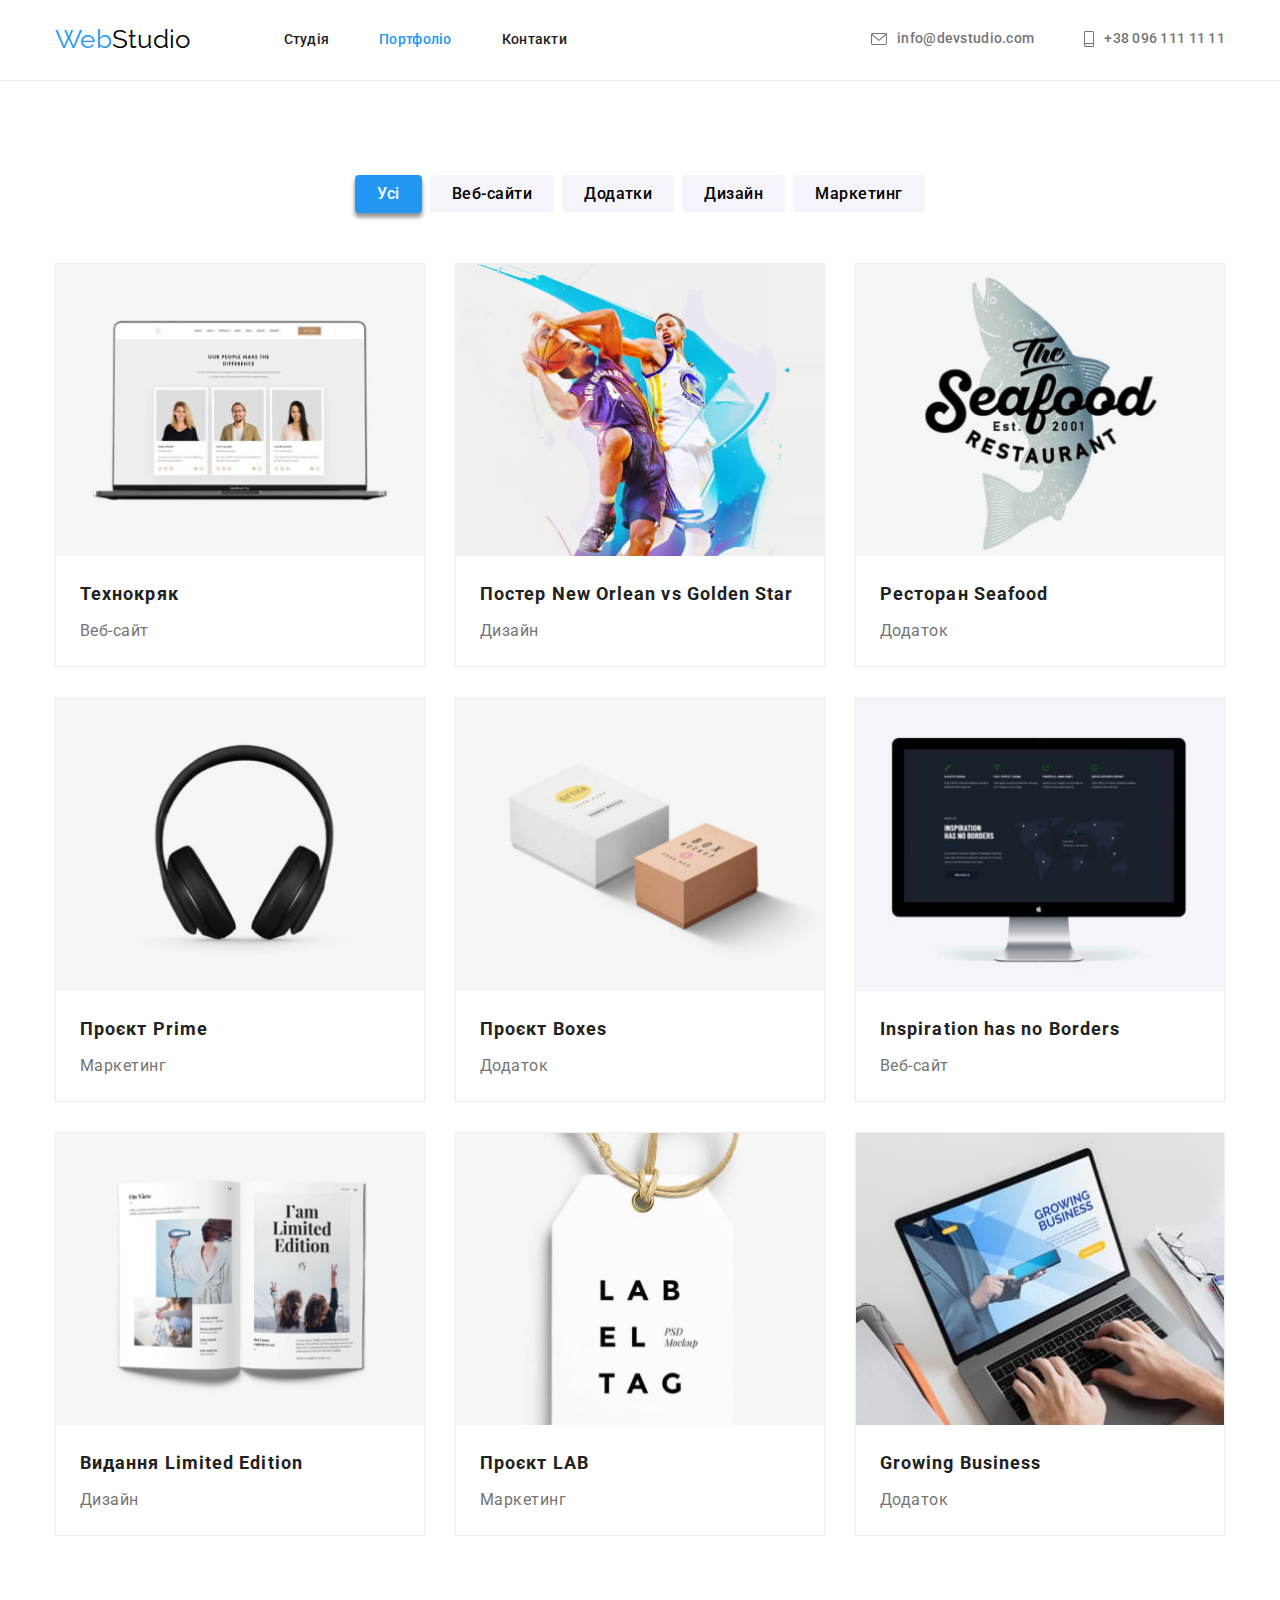
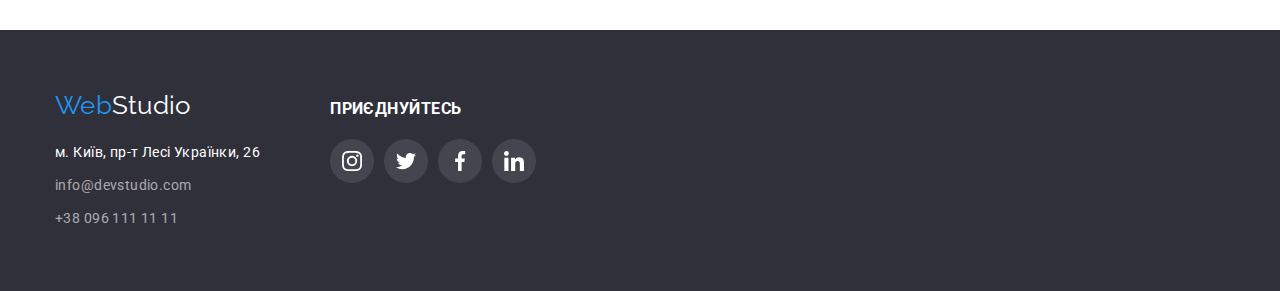
==== portfolio.html @ bcf7a486 "Initial commit" ====
<!DOCTYPE html>
<html lang="uk">
  <head>
    <meta charset="UTF-8" />
    <meta http-equiv="X-UA-Compatible" content="IE=edge" />
    <meta name="viewport" content="width=device-width, initial-scale=1.0" />
    <link rel="preconnect" href="https://fonts.googleapis.com" />
    <link rel="preconnect" href="https://fonts.gstatic.com" crossorigin />
    <link
      href="https://fonts.googleapis.com/css2?family=Raleway:wght@700&family=Roboto:wght@400;500;700;900&display=swap"
      rel="stylesheet"
    />
    <link
      rel="stylesheet"
      href="https://cdn.jsdelivr.net/npm/modern-normalize@1.1.0/modern-normalize.min.css"
    />
    <link rel="stylesheet" href="css/styles.css" />
    <title lang="en">Webstudio</title>
  </head>
  <body>
    <header class="page-header">
      <div class="container header-container">
        <nav class="page-navigation">
          <a class="logo-second logo" href="./index.html"
            ><span class="logo-first">Web</span>Studio</a
          >
          <ul class="site-nav">
            <li class="site-nav-link">
              <a class="nav-link" href="./index.html">Студія</a>
            </li>
            <li class="site-nav-link">
              <a class="nav-link current" href="./portfolio.html">Портфоліо</a>
            </li>
            <li class="site-nav-link">
              <a class="nav-link" href="#contacts">Контакти</a>
            </li>
          </ul>
        </nav>
        <ul class="list contacts-container">
          <li>
            <a class="contacts contact-mail" href="mailto:info@devstudio.com">
              <svg
                lang="en"
                aria-label="icon envelope"
                class="contacts-list-icon contacts"
                width="16px"
                height="12px"
              >
                <use href="./images/sprite.svg#icon-envelope"></use>
              </svg>
              info@devstudio.com</a
            >
          </li>
          <li>
            <a class="contacts contact-phone" href="tel:+380961111111">
              <svg
                lang="en"
                aria-label="icon smartphone"
                class="contacts-list-icon contacts"
                width="10px"
                height="16px"
              >
                <use href="./images/sprite.svg#icon-smartphone"></use>
              </svg>
              +38 096 111 11 11</a
            >
          </li>
        </ul>
      </div>
    </header>
    <!--Основний контент-->
    <main>
      <section class="section">
        <div class="container">
          <ul class="list button-item">
            <li><button class="btn-list active" type="button">Усі</button></li>
            <li>
              <button class="btn-list" type="button">Веб-сайти</button>
            </li>
            <li>
              <button class="btn-list" type="button">Додатки</button>
            </li>
            <li><button class="btn-list" type="button">Дизайн</button></li>
            <li>
              <button class="btn-list" type="button">Маркетинг</button>
            </li>
          </ul>
          <h1 class="visually-hidden">Портфоліо</h1>
          <ul class="list portfolio-list">
            <li class="portfolio-card">
              <img
                src="./images/portfolio_1.jpg"
                alt="macbook_pro_3_people_on_the_screen"
                width="370"
                height="294"
              />
              <h2 class="project-main">Технокряк</h2>
              <p class="project-text">Веб-сайт</p>
            </li>
            <li class="portfolio-card">
              <img
                src="./images/portfolio_2.jpg"
                alt="two_men_play_in_bascketball"
                width="370"
                height="294"
              />
              <h2 class="project-main">
                Постер <span lang="en">New Orlean vs Golden Star</span>
              </h2>
              <p class="project-text">Дизайн</p>
            </li>
            <li class="portfolio-card">
              <img
                src="./images/portfolio_3.jpg"
                alt="grey_fish"
                width="370"
                height="294"
              />
              <h2 class="project-main">
                Ресторан <span lang="en">Seafood</span>
              </h2>
              <p class="project-text">Додаток</p>
            </li>
            <li class="portfolio-card">
              <img
                src="./images/portfolio_4.jpg"
                alt="headphones"
                width="370"
                height="294"
              />
              <h2 class="project-main">Проєкт <span lang="en">Prime</span></h2>
              <p class="project-text">Маркетинг</p>
            </li>
            <li class="portfolio-card">
              <img
                src="./images/portfolio_5.jpg"
                alt="brown_and_white_boxes"
                width="370"
                height="294"
              />
              <h2 class="project-main">Проєкт <span lang="en">Boxes</span></h2>
              <p class="project-text">Додаток</p>
            </li>
            <li class="portfolio-card">
              <img
                src="./images/portfolio_6.jpg"
                alt="imac"
                width="370"
                height="294"
              />
              <h2 class="project-main" lang="en">Inspiration has no Borders</h2>
              <p class="project-text">Веб-сайт</p>
            </li>
            <li class="portfolio-card">
              <img
                src="./images/portfolio_7.jpg"
                alt="open_magazine"
                width="370"
                height="294"
              />
              <h2 class="project-main">
                Видання <span lang="en">Limited Edition</span>
              </h2>
              <p class="project-text">Дизайн</p>
            </li>
            <li class="portfolio-card">
              <img
                src="./images/portfolio_8.jpg"
                alt="label_with_rope"
                width="370"
                height="294"
              />
              <h2 class="project-main">Проєкт <span lang="en">LAB</span></h2>
              <p class="project-text">Маркетинг</p>
            </li>
            <li class="portfolio-card">
              <img
                src="./images/portfolio_9.jpg"
                alt="man_typing_on_the_macbook"
                width="370"
                height="294"
              />
              <h2 class="project-main" lang="en">Growing Business</h2>
              <p class="project-text">Додаток</p>
            </li>
          </ul>
        </div>
      </section>
    </main>
    <footer class="footer">
      <div class="container join">
        <div>
          <a class="logo-third logo-footer" href="./index.html"
            ><span class="logo-first">Web</span>Studio</a
          >
          <address>
            <ul class="list">
              <li class="address-list">
                <a
                  class="address"
                  href="https://goo.gl/maps/YGeonJ2yXtJ53WPk9"
                  target="_blank"
                  rel="noreferer noopener nofollow"
                  >м. Київ, пр-т Лесі Українки, 26</a
                >
              </li>
              <li class="address-list">
                <a class="address-contacts" href="mailto:info@devstudio.com"
                  >info@devstudio.com</a
                >
              </li>
              <li>
                <a
                  class="address-contacts phone-number"
                  href="tel:+380961111111"
                  >+38 096 111 11 11</a
                >
              </li>
            </ul>
          </address>
        </div>
        <div class="join-in">
          <h3 class="title-join">Приєднуйтесь</h3>
          <ul class="list join-in-list">
            <li>
              <a href="#" class="social-list-link-footer">
                <svg
                  lang="en"
                  aria-label="instagram icon"
                  class="social-list-icon-join"
                  width="20px"
                  height="20px"
                >
                  <use href="./images/sprite.svg#icon-instagram"></use>
                </svg>
              </a>
            </li>
            <li>
              <a href="#" class="social-list-link-footer">
                <svg
                  lang="en"
                  aria-label="twitter icon"
                  class="social-list-icon-join"
                  width="20px"
                  height="20px"
                >
                  <use href="./images/sprite.svg#icon-twitter"></use>
                </svg>
              </a>
            </li>
            <li>
              <a href="#" class="social-list-link-footer">
                <svg
                  lang="en"
                  aria-label="facebook icon"
                  class="social-list-icon-join"
                  width="20px"
                  height="20px"
                >
                  <use href="./images/sprite.svg#icon-facebook"></use>
                </svg>
              </a>
            </li>
            <li>
              <a href="#" class="social-list-link-footer">
                <svg
                  lang="en"
                  aria-label="linkedin icon"
                  class="social-list-icon-join"
                  width="20px"
                  height="20px"
                >
                  <use href="./images/sprite.svg#icon-linkedin"></use>
                </svg>
              </a>
            </li>
          </ul>
        </div>
      </div>
    </footer>
  </body>
</html>
---- css/styles.css ----
:root {
  --main-color: #212121;
  --second-color: #757575;
  --third-color: #2196f3;
  --fourth-color: #ffffff;
  --fifth-color: #f5f4fa;
  --sixth-color: #000000;
  --seventh-color: #2f303a;
  --eighth-color: #188ce8;
  --border-header: #eeeeee;
  --icon-color: #afb1b8;
  --main-font-family: "Roboto", sans-serif;
  --main-font-weight: 500;
}

h1,
h2,
h3,
p {
  margin-top: 0;
  margin-bottom: 0;
}

ul {
  margin-top: 0;
  margin-bottom: 0;
  padding-left: 0;
}
body {
  font-family: var(--main-font-family);
  color: var(--main-color);
  background-color: var(--fourth-color);
  font-size: 14px;
  letter-spacing: 0.02em;
}

img {
  display: block;
  max-width: 100%;
  height: auto;
}

.container {
  width: 1200px;
  margin-left: auto;
  margin-right: auto;
  padding-left: 15px;
  padding-right: 15px;
}

.header-container {
  display: flex;
  align-items: center;
  /* justify-content: space-between; */
}

.page-header {
  padding-top: 24px;
  padding-bottom: 25px;
  border-bottom-width: 1px;
  border-bottom-style: solid;
  border-bottom-color: #ececec;
}

.contacts-container {
  margin-left: auto;
}

.section {
  padding-top: 94px;
  padding-bottom: 94px;
}

/*========================================= Logotype ========================================= */
.logo-first {
  color: var(--third-color);
}
.logo-second {
  color: var(--sixth-color);
}

.logo-third {
  color: var(--fourth-color);
}

.logo {
  margin-right: 93px;
}

.logo-first,
.logo-second,
.logo-third {
  text-decoration: none;
  font-family: "Raleway", sans-serif;
  font-size: 26px;
  line-height: 1.19;
}
.page-navigation,
.site-nav,
.contacts-container {
  display: flex;
  align-items: center;
}
/*  
.site-nav-link:not(:last-child) {
    margin-right: 50px;
}
*/
.contact-mail {
  margin-left: auto;
  margin-right: 50px;
}
.site-nav {
  column-gap: 50px;
}

/*========================================= Site navigation ========================================= */
.list,
.site-nav {
  accent-color: var(--third-color);
  list-style: none;
}

.nav-link {
  color: var(--main-color);
}

.contacts {
  color: var(--second-color);
}

.nav-link,
.contacts {
  text-decoration: none;
  font-weight: var(--main-font-weight);
  line-height: 1.14;
}
.nav-link:hover,
.nav-link:focus,
.contacts:hover,
.contacts:focus,
.address-contacts:hover,
.address-contacts:focus {
  color: var(--third-color);
}

.site-nav .nav-link.current {
  color: var(--third-color);
}
.contacts-list-icon {
  fill: var(--second-color);
  margin-right: 10px;
}

.contact-mail,
.contact-phone {
  display: flex;
  align-items: center;
  fill: currentColor;
}
.contacts:hover .contacts-list-icon,
.contacts:focus .contacts-list-icon {
  fill: var(--third-color);
}
/*========================================= Hero ========================================= */
.hero {
  background-color: var(--seventh-color);
  background-image: linear-gradient(
      rgba(47, 48, 58, 0.4),
      rgba(47, 48, 58, 0.4)
    ),
    url("../images/hero.jpg");
  background-size: cover;
  text-align: center;
  padding: 200px 0;
  max-width: 1600px;
  height: 600px;
  margin-right: auto;
  margin-left: auto;
  background-repeat: no-repeat;
  background-position: center;
}

.hero-title {
  font-family: var(--main-font-family);
  font-weight: 900;
  font-size: 44px;
  line-height: 1.36;
  color: var(--fourth-color);
  text-align: center;
  letter-spacing: 0.06em;
  text-transform: uppercase;
  margin-bottom: 30px;
  width: 696px;
  margin-left: auto;
  margin-right: auto;
}

.button {
  font-family: inherit;
  cursor: pointer;
  font-family: var(--main-font-family);
  font-weight: 700;
  font-size: 16px;
  line-height: 1.88;
  color: var(--fourth-color);
  letter-spacing: 0.06em;
  background-color: var(--third-color);
  margin: 0 auto;
  width: 216px;
  height: 50px;
  box-shadow: 0px 4px 4px rgba(0, 0, 0, 0.15);
  border-radius: 4px;
  border: none;
}
.button:hover,
.button:focus {
  background-color: var(--eighth-color);
}

.visually-hidden {
  position: absolute;
  white-space: nowrap;
  width: 1px;
  height: 1px;
  overflow: hidden;
  border: 0;
  padding: 0;
  clip: rect(0 0 0 0);
  clip-path: inset(50%);
  margin: -1px;
}

/*========================================= Main content 1st page =========================================*/
.feature-title {
  font-size: 14px;
  line-height: 1.14;
  letter-spacing: 0.03em;
  text-transform: uppercase;
  margin-bottom: 10px;
}
.feature-text {
  line-height: 1.71;
  color: var(--second-color);
  letter-spacing: 0.03em;
}
.team {
  background-color: var(--fifth-color);
}
.section-title {
  font-size: 36px;
  line-height: 1.16;
  text-align: center;
  letter-spacing: 0.03em;
  margin-bottom: 50px;
}

.main-title-list {
  background-color: var(--fourth-color);
  box-shadow: 0px 1px 3px rgba(0, 0, 0, 0.12), 0px 1px 1px rgba(0, 0, 0, 0.14),
    0px 2px 1px rgba(0, 0, 0, 0.2);
  border-radius: 0px 0px 4px 4px;
}
.list-about {
  display: flex;
  flex-wrap: wrap;
  gap: 30px;
}

.list-team {
  font-weight: var(--main-font-weight);
  font-size: 16px;
  line-height: 1.19;
  text-align: center;
  letter-spacing: 0.03em;
  padding-top: 30px;
}
.list-item {
  font-size: 16px;
  line-height: 1.19;
  letter-spacing: 0.03em;
  text-align: center;
  color: var(--second-color);
  margin-top: 10px;
  margin-bottom: 16px;
}

.about {
  padding-top: 0;
}

.list-benefits {
  display: flex;
  gap: 30px;
}
.benefits-item {
  width: 270px;
}

.benefits-list-icon {
  display: flex;
  justify-content: center;
  align-items: center;
  width: 270px;
  height: 120px;
  background-color: var(--fifth-color);
  border-radius: 4px;
  margin-bottom: 30px;
}
.team-card {
  display: flex;
  justify-content: space-between;
  gap: 30px;
}

.social-list {
  display: flex;
  justify-content: center;
  column-gap: 10px;
  padding-bottom: 30px;
}

.social-list-link {
  display: flex;
  align-items: center;
  justify-content: center;
  height: 44px;
  width: 44px;
  border-radius: 50%;
  background-color: var(--fourth-color);
  /* box-shadow: 0 4px 4px rgba(0, 0, 0, 0.25), 0 4px 4px rgba(0, 0, 0, 0.25); */
}

.social-list-link:hover,
.social-list-link:focus {
  background-color: var(--third-color);
}

.social-list-icon {
  fill: var(--icon-color);
}

.social-list-link:hover .social-list-icon,
.social-list-link:focus .social-list-icon {
  fill: var(--fourth-color);
}

.clients-list {
  display: flex;
  justify-content: center;
  align-items: center;
  gap: 30px;
}
.clients-link {
  display: flex;
  justify-content: center;
  align-items: center;
  width: 170px;
  height: 92px;
  border: 1px solid;
  border-color: var(--icon-color);
  border-radius: 4px;
}
.clients-link:hover,
.clients-link:focus {
  border-color: var(--third-color);
}

.clients-logo {
  color: var(--icon-color);
  fill: currentColor;
}
.clients-link:hover .clients-logo,
.clients-link:focus .clients-logo {
  fill: var(--third-color);
}

/* .social-list-link:hover .social-list-icon,
.social-list-link:focus .social-list-icon {
  fill: var(--fourth-color);
} */

/* =========================== Another methods ================= */
/* .benefits-item {
  display: flex;
}
.benefits-item {
  width: calc((100% - 90px) / 4);
}
.benefits-item:not(:nth-last-child(3n)) {
  margin-right: 30px;
} */

/*========================================= Main content 2nd page ========================================= */

.btn-list {
  border: none;
  font-family: inherit;
  font-weight: var(--main-font-weight);
  font-size: 16px;
  line-height: 1.62;
  letter-spacing: 0.03em;
  background-color: var(--fifth-color);
  border-radius: 4px;
  padding: 6px 22px;
}

.button-item {
  display: flex;
  flex-wrap: wrap;
  justify-content: center;
  gap: 8px;
  margin-bottom: 50px;
}

.btn-list:hover,
.btn-list:focus,
.btn-list.active {
  cursor: pointer;
  color: var(--fourth-color);
  background-color: var(--third-color);
  box-shadow: 0 4px 4px rgba(0, 0, 0, 0.25), 0 4px 4px rgba(0, 0, 0, 0.25);
}

.portfolio-list {
  display: flex;
  flex-wrap: wrap;
  gap: 30px;
}

.project-main {
  font-size: 18px;
  line-height: 2;
  letter-spacing: 0.06em;
  padding-top: 20px;
  padding-left: 24px;
  padding-right: 24px;
  margin-bottom: 4px;
}

.project-text {
  font-size: 16px;
  line-height: 1.88;
  letter-spacing: 0.03em;
  color: var(--second-color);
  padding-left: 24px;
  padding-right: 24px;
  padding-bottom: 20px;
}
.portfolio-card {
  border: 1px solid var(--border-header);
  width: 370px;
}
.portfolio-card:hover {
  box-shadow: 0 4px 4px rgba(0, 0, 0, 0.25), 0 4px 4px rgba(0, 0, 0, 0.25);
  cursor: pointer;
}
/*========================================= Footer ========================================= */
.footer {
  background-color: var(--seventh-color);
  padding-top: 60px;
  padding-bottom: 60px;
}

.logo-footer {
  display: block;
  margin-bottom: 20px;
}

.address-list {
  margin-bottom: 9px;
}
.address {
  text-decoration: none;
  font-style: normal;
  line-height: 1.71;
  letter-spacing: 0.03em;
  color: var(--fourth-color);
}

.address-contacts {
  text-decoration: none;
  font-style: normal;
  line-height: 1.71;
  letter-spacing: 0.03em;
  color: rgba(255, 255, 255, 0.6);
}

.title-join {
  line-height: 1.14;
  font-size: 16px;
  text-transform: uppercase;
  letter-spacing: 0.03em;
  color: var(--fourth-color);
  margin-bottom: 20px;
}
.join {
  display: flex;
  align-items: baseline;
}
.join-in-list {
  display: flex;
  justify-content: center;
  align-items: center;
}

.join-in {
  margin-left: 70px;
}
.join-in-list {
  display: flex;
  justify-content: center;
  column-gap: 10px;
}
.social-list-icon-join {
  fill: var(--fourth-color);
}
.social-list-link-footer {
  display: flex;
  align-items: center;
  justify-content: center;
  height: 44px;
  width: 44px;
  border-radius: 50%;
  background-color: rgba(255, 255, 255, 0.1);
}

.social-list-link-footer:hover,
.social-list-link-footer:focus {
  background-color: var(--third-color);
}
.social-list-link-footer:hover .social-list-icon-join,
.social-list-link-footer:focus .social-list-icon-join {
  fill: var(--fourth-color);
}
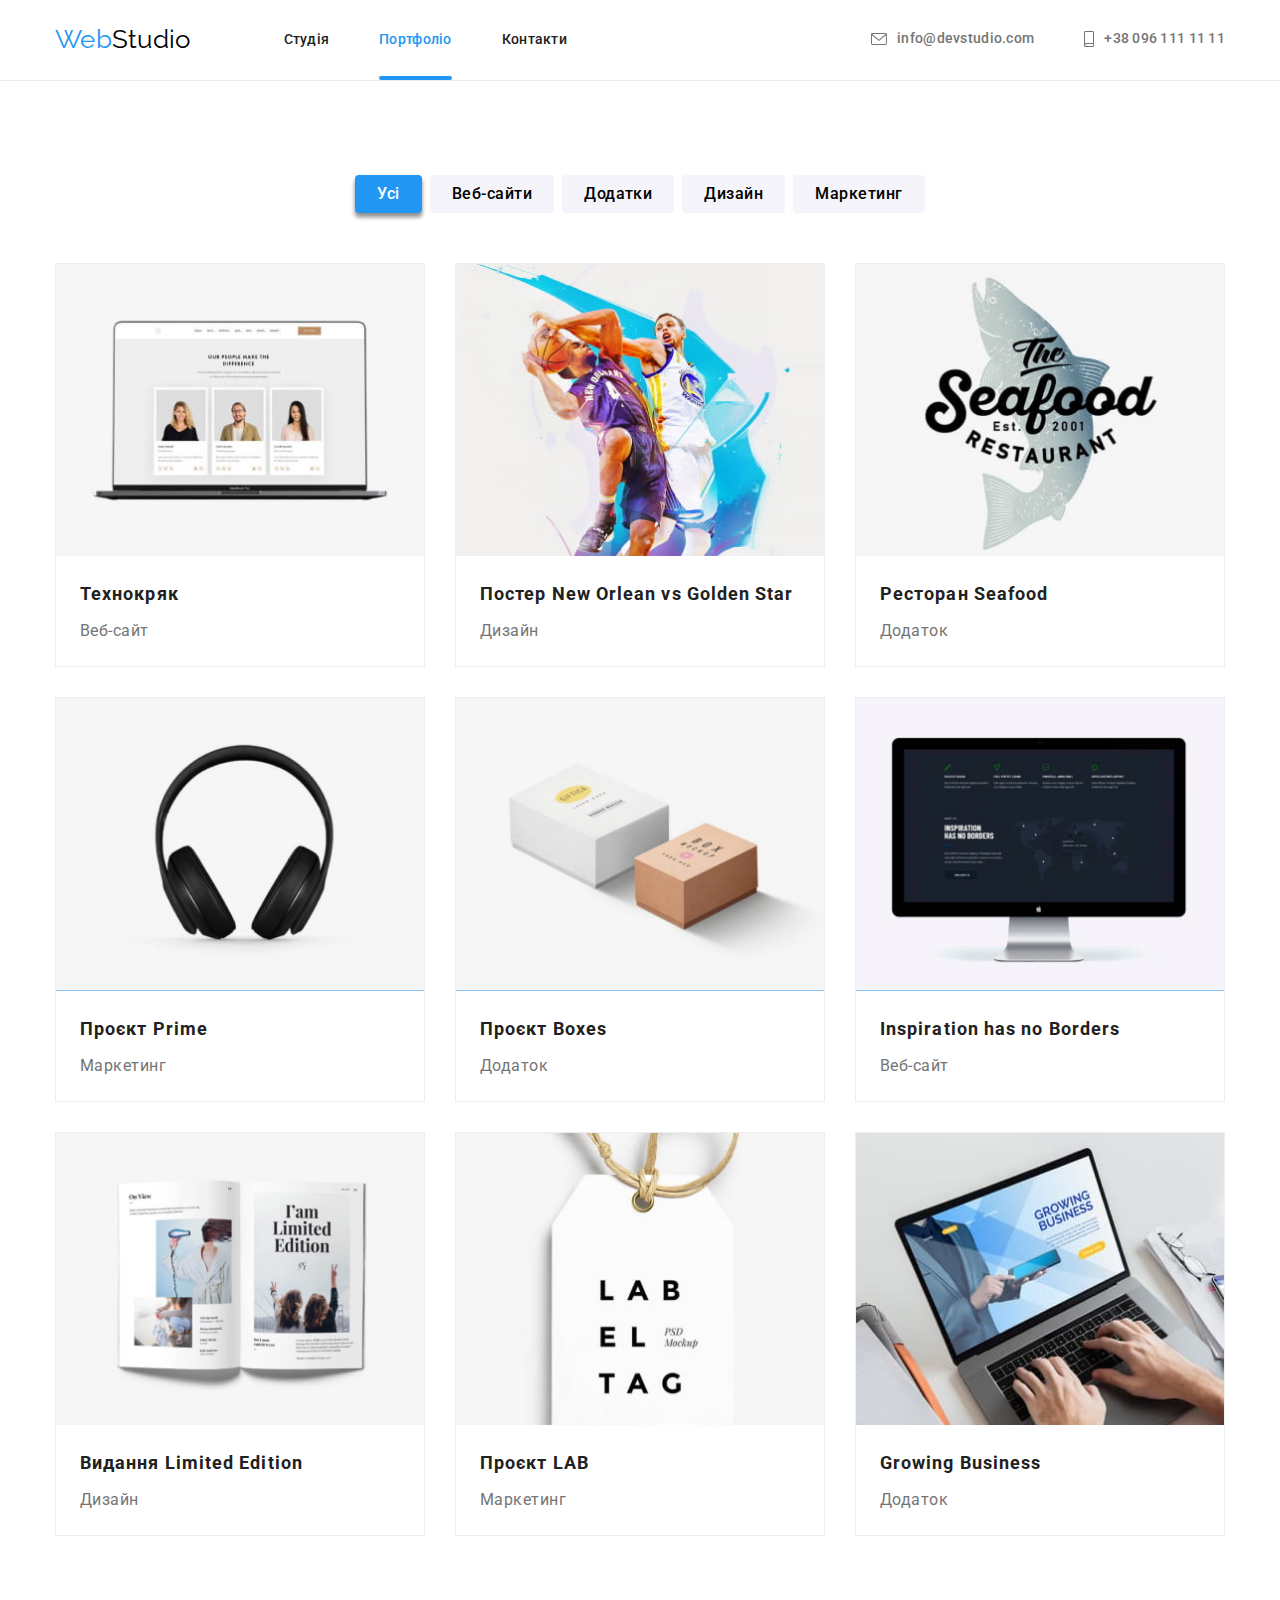
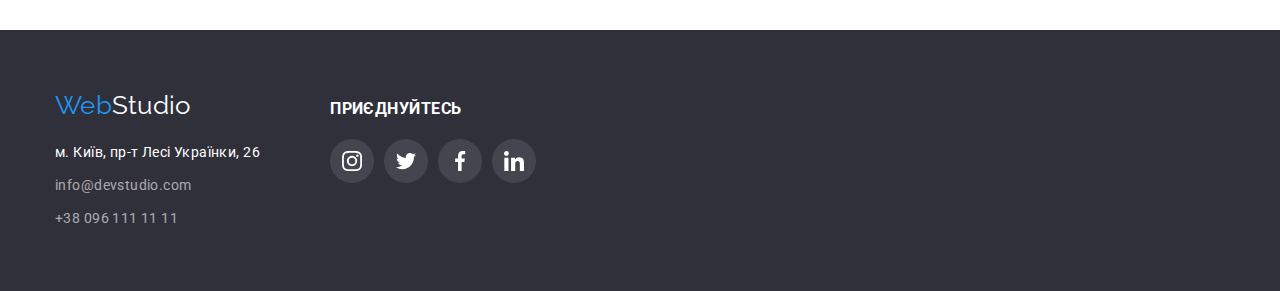
==== commit 907ec0f3: "added positioning of elements" ====
--- a/portfolio.html
+++ b/portfolio.html
@@ -88,98 +88,161 @@
           <h1 class="visually-hidden">Портфоліо</h1>
           <ul class="list portfolio-list">
             <li class="portfolio-card">
-              <img
-                src="./images/portfolio_1.jpg"
-                alt="macbook_pro_3_people_on_the_screen"
-                width="370"
-                height="294"
-              />
+              <div class="card-wrapper">
+                <img
+                  src="./images/portfolio_1.jpg"
+                  alt="macbook_pro_3_people_on_the_screen"
+                  width="370"
+                  height="294"
+                />
+                <p class="portfolio-overlay">
+                  Ресурс пропонує комплексні пропозиції з різним рівнем
+                  функціоналу та сервісів. Все це дозволить відвідувачу отримати
+                  вичерпні відомості про компанію чи приватну особу.
+                </p>
+              </div>
               <h2 class="project-main">Технокряк</h2>
               <p class="project-text">Веб-сайт</p>
             </li>
             <li class="portfolio-card">
-              <img
-                src="./images/portfolio_2.jpg"
-                alt="two_men_play_in_bascketball"
-                width="370"
-                height="294"
-              />
+              <div class="card-wrapper">
+                <img
+                  src="./images/portfolio_2.jpg"
+                  alt="two_men_play_in_bascketball"
+                  width="370"
+                  height="294"
+                />
+                <p class="portfolio-overlay">
+                  Ресурс пропонує комплексні пропозиції з різним рівнем
+                  функціоналу та сервісів. Все це дозволить відвідувачу отримати
+                  вичерпні відомості про компанію чи приватну особу.
+                </p>
+              </div>
               <h2 class="project-main">
                 Постер <span lang="en">New Orlean vs Golden Star</span>
               </h2>
               <p class="project-text">Дизайн</p>
             </li>
             <li class="portfolio-card">
-              <img
-                src="./images/portfolio_3.jpg"
-                alt="grey_fish"
-                width="370"
-                height="294"
-              />
+              <div class="card-wrapper">
+                <img
+                  src="./images/portfolio_3.jpg"
+                  alt="grey_fish"
+                  width="370"
+                  height="294"
+                />
+                <p class="portfolio-overlay">
+                  Ресурс пропонує комплексні пропозиції з різним рівнем
+                  функціоналу та сервісів. Все це дозволить відвідувачу отримати
+                  вичерпні відомості про компанію чи приватну особу.
+                </p>
+              </div>
               <h2 class="project-main">
                 Ресторан <span lang="en">Seafood</span>
               </h2>
               <p class="project-text">Додаток</p>
             </li>
             <li class="portfolio-card">
-              <img
-                src="./images/portfolio_4.jpg"
-                alt="headphones"
-                width="370"
-                height="294"
-              />
+              <div class="card-wrapper">
+                <img
+                  src="./images/portfolio_4.jpg"
+                  alt="headphones"
+                  width="370"
+                  height="294"
+                />
+                <p class="portfolio-overlay">
+                  Ресурс пропонує комплексні пропозиції з різним рівнем
+                  функціоналу та сервісів. Все це дозволить відвідувачу отримати
+                  вичерпні відомості про компанію чи приватну особу.
+                </p>
+              </div>
               <h2 class="project-main">Проєкт <span lang="en">Prime</span></h2>
               <p class="project-text">Маркетинг</p>
             </li>
             <li class="portfolio-card">
-              <img
-                src="./images/portfolio_5.jpg"
-                alt="brown_and_white_boxes"
-                width="370"
-                height="294"
-              />
+              <div class="card-wrapper">
+                <img
+                  src="./images/portfolio_5.jpg"
+                  alt="brown_and_white_boxes"
+                  width="370"
+                  height="294"
+                />
+                <p class="portfolio-overlay">
+                  Ресурс пропонує комплексні пропозиції з різним рівнем
+                  функціоналу та сервісів. Все це дозволить відвідувачу отримати
+                  вичерпні відомості про компанію чи приватну особу.
+                </p>
+              </div>
               <h2 class="project-main">Проєкт <span lang="en">Boxes</span></h2>
               <p class="project-text">Додаток</p>
             </li>
             <li class="portfolio-card">
-              <img
-                src="./images/portfolio_6.jpg"
-                alt="imac"
-                width="370"
-                height="294"
-              />
+              <div class="card-wrapper">
+                <img
+                  src="./images/portfolio_6.jpg"
+                  alt="imac"
+                  width="370"
+                  height="294"
+                />
+                <p class="portfolio-overlay">
+                  Ресурс пропонує комплексні пропозиції з різним рівнем
+                  функціоналу та сервісів. Все це дозволить відвідувачу отримати
+                  вичерпні відомості про компанію чи приватну особу.
+                </p>
+              </div>
               <h2 class="project-main" lang="en">Inspiration has no Borders</h2>
               <p class="project-text">Веб-сайт</p>
             </li>
             <li class="portfolio-card">
-              <img
-                src="./images/portfolio_7.jpg"
-                alt="open_magazine"
-                width="370"
-                height="294"
-              />
+              <div class="card-wrapper">
+                <img
+                  src="./images/portfolio_7.jpg"
+                  alt="open_magazine"
+                  width="370"
+                  height="294"
+                />
+                <p class="portfolio-overlay">
+                  Ресурс пропонує комплексні пропозиції з різним рівнем
+                  функціоналу та сервісів. Все це дозволить відвідувачу отримати
+                  вичерпні відомості про компанію чи приватну особу.
+                </p>
+              </div>
               <h2 class="project-main">
                 Видання <span lang="en">Limited Edition</span>
               </h2>
               <p class="project-text">Дизайн</p>
             </li>
             <li class="portfolio-card">
-              <img
-                src="./images/portfolio_8.jpg"
-                alt="label_with_rope"
-                width="370"
-                height="294"
-              />
+              <div class="card-wrapper">
+                <img
+                  src="./images/portfolio_8.jpg"
+                  alt="label_with_rope"
+                  width="370"
+                  height="294"
+                />
+                <p class="portfolio-overlay">
+                  Ресурс пропонує комплексні пропозиції з різним рівнем
+                  функціоналу та сервісів. Все це дозволить відвідувачу отримати
+                  вичерпні відомості про компанію чи приватну особу.
+                </p>
+              </div>
               <h2 class="project-main">Проєкт <span lang="en">LAB</span></h2>
               <p class="project-text">Маркетинг</p>
             </li>
             <li class="portfolio-card">
-              <img
-                src="./images/portfolio_9.jpg"
-                alt="man_typing_on_the_macbook"
-                width="370"
-                height="294"
-              />
+              <div class="card-wrapper">
+                <img
+                  src="./images/portfolio_9.jpg"
+                  alt="man_typing_on_the_macbook"
+                  width="370"
+                  height="294"
+                />
+                <p class="portfolio-overlay">
+                  Ресурс пропонує комплексні пропозиції з різним рівнем
+                  функціоналу та сервісів. Все це дозволить відвідувачу отримати
+                  вичерпні відомості про компанію чи приватну особу.
+                </p>
+              </div>
               <h2 class="project-main" lang="en">Growing Business</h2>
               <p class="project-text">Додаток</p>
             </li>
--- a/css/styles.css
+++ b/css/styles.css
@@ -11,6 +11,7 @@
   --icon-color: #afb1b8;
   --main-font-family: "Roboto", sans-serif;
   --main-font-weight: 500;
+  ---and-focus-effects: 250ms cubic-bezier(0.4, 0, 0.2, 1);
 }
 
 h1,
@@ -142,10 +143,30 @@
 .address-contacts:hover,
 .address-contacts:focus {
   color: var(--third-color);
+  transition: color var(---and-focus-effects);
 }
 
 .site-nav .nav-link.current {
   color: var(--third-color);
+}
+
+.nav-link {
+  position: relative;
+}
+
+.nav-link.current::after {
+  content: "";
+  position: absolute;
+  left: 0;
+  bottom: -1px;
+  display: block;
+  width: 100%;
+  height: 4px;
+  background-color: var(--third-color);
+  border-radius: 2px;
+}
+.nav-link {
+  padding-bottom: 32px;
 }
 .contacts-list-icon {
   fill: var(--second-color);
@@ -161,6 +182,7 @@
 .contacts:hover .contacts-list-icon,
 .contacts:focus .contacts-list-icon {
   fill: var(--third-color);
+  transition: color var(---and-focus-effects);
 }
 /*========================================= Hero ========================================= */
 .hero {
@@ -216,6 +238,7 @@
 .button:hover,
 .button:focus {
   background-color: var(--eighth-color);
+  transition: color var(---and-focus-effects);
 }
 
 .visually-hidden {
@@ -244,6 +267,27 @@
   color: var(--second-color);
   letter-spacing: 0.03em;
 }
+.label-bg {
+  position: relative;
+}
+
+.label-about {
+  position: absolute;
+  top: 64%;
+  left: 50%;
+  width: 100%;
+  height: 70px;
+  padding-top: 27px;
+  background: rgba(47, 48, 58, 0.8);
+  transform: translate(-50%, 50%);
+  font-weight: 700;
+  line-height: 1.14;
+  text-align: center;
+  letter-spacing: 0.03em;
+  text-transform: uppercase;
+  color: var(--fourth-color);
+}
+
 .team {
   background-color: var(--fifth-color);
 }
@@ -334,10 +378,12 @@
 .social-list-link:hover,
 .social-list-link:focus {
   background-color: var(--third-color);
+  transition: background-color var(---and-focus-effects);
 }
 
 .social-list-icon {
   fill: var(--icon-color);
+  transition: fill var(---and-focus-effects);
 }
 
 .social-list-link:hover .social-list-icon,
@@ -364,6 +410,7 @@
 .clients-link:hover,
 .clients-link:focus {
   border-color: var(--third-color);
+  transition: border-color var(---and-focus-effects);
 }
 
 .clients-logo {
@@ -373,6 +420,7 @@
 .clients-link:hover .clients-logo,
 .clients-link:focus .clients-logo {
   fill: var(--third-color);
+  transition: fill var(---and-focus-effects);
 }
 
 /* .social-list-link:hover .social-list-icon,
@@ -422,6 +470,11 @@
   box-shadow: 0 4px 4px rgba(0, 0, 0, 0.25), 0 4px 4px rgba(0, 0, 0, 0.25);
 }
 
+.btn-list:hover,
+.btn-list:focus {
+  transition: color var(---and-focus-effects),
+    background-color var(---and-focus-effects);
+}
 .portfolio-list {
   display: flex;
   flex-wrap: wrap;
@@ -447,6 +500,7 @@
   padding-right: 24px;
   padding-bottom: 20px;
 }
+
 .portfolio-card {
   border: 1px solid var(--border-header);
   width: 370px;
@@ -454,6 +508,30 @@
 .portfolio-card:hover {
   box-shadow: 0 4px 4px rgba(0, 0, 0, 0.25), 0 4px 4px rgba(0, 0, 0, 0.25);
   cursor: pointer;
+  transition: box-shadow var(---and-focus-effects);
+}
+.card-wrapper {
+  position: relative;
+  overflow: hidden;
+}
+.portfolio-overlay {
+  position: absolute;
+  top: 0;
+  left: 0;
+  background-color: rgba(33, 150, 243, 0.9);
+  color: var(--fourth-color);
+  font-size: 18px;
+  line-height: 1.56;
+  letter-spacing: 0.03em;
+  padding: 63px 24px;
+  height: 100%;
+  width: 100%;
+  /* overflow: auto; */
+  transform: translateY(100%);
+  transition: transform var(---and-focus-effects);
+}
+.portfolio-card:hover .portfolio-overlay {
+  transform: translateY(0%);
 }
 /*========================================= Footer ========================================= */
 .footer {
@@ -528,8 +606,55 @@
 .social-list-link-footer:hover,
 .social-list-link-footer:focus {
   background-color: var(--third-color);
+  transition: background-color var(---and-focus-effects);
 }
 .social-list-link-footer:hover .social-list-icon-join,
 .social-list-link-footer:focus .social-list-icon-join {
   fill: var(--fourth-color);
-}
+  transition: fill var(---and-focus-effects);
+}
+.backdrop {
+  position: fixed;
+  z-index: 100;
+  height: 100%;
+  width: 100%;
+  top: 0;
+  left: 0;
+  background-color: rgba(0, 0, 0, 0.2);
+  transition: opacity var(---and-focus-effects),
+    visibility var(---and-focus-effects);
+}
+.backdrop.is-hidden {
+  visibility: hidden;
+  pointer-events: none;
+  opacity: 0;
+}
+.modal {
+  position: absolute;
+  top: 50%;
+  left: 50%;
+  transform: translate(-50%, -50%);
+  width: 528px;
+  height: 581px;
+  background-color: var(--fourth-color);
+  box-shadow: 0px 1px 3px rgba(0, 0, 0, 0.12), 0px 1px 1px rgba(0, 0, 0, 0.14),
+    0px 2px 1px rgba(0, 0, 0, 0.2);
+  border-radius: 4px;
+}
+.modal-close-btn {
+  position: absolute;
+  top: 8px;
+  right: 8px;
+  display: flex;
+  align-items: center;
+  justify-content: center;
+  background-color: transparent;
+  border: 1px solid rgba(0, 0, 0, 0.1);
+  border-radius: 50%;
+  width: 30px;
+  height: 30px;
+  cursor: pointer;
+}
+.close-btn {
+  fill: var(--sixth-color);
+}
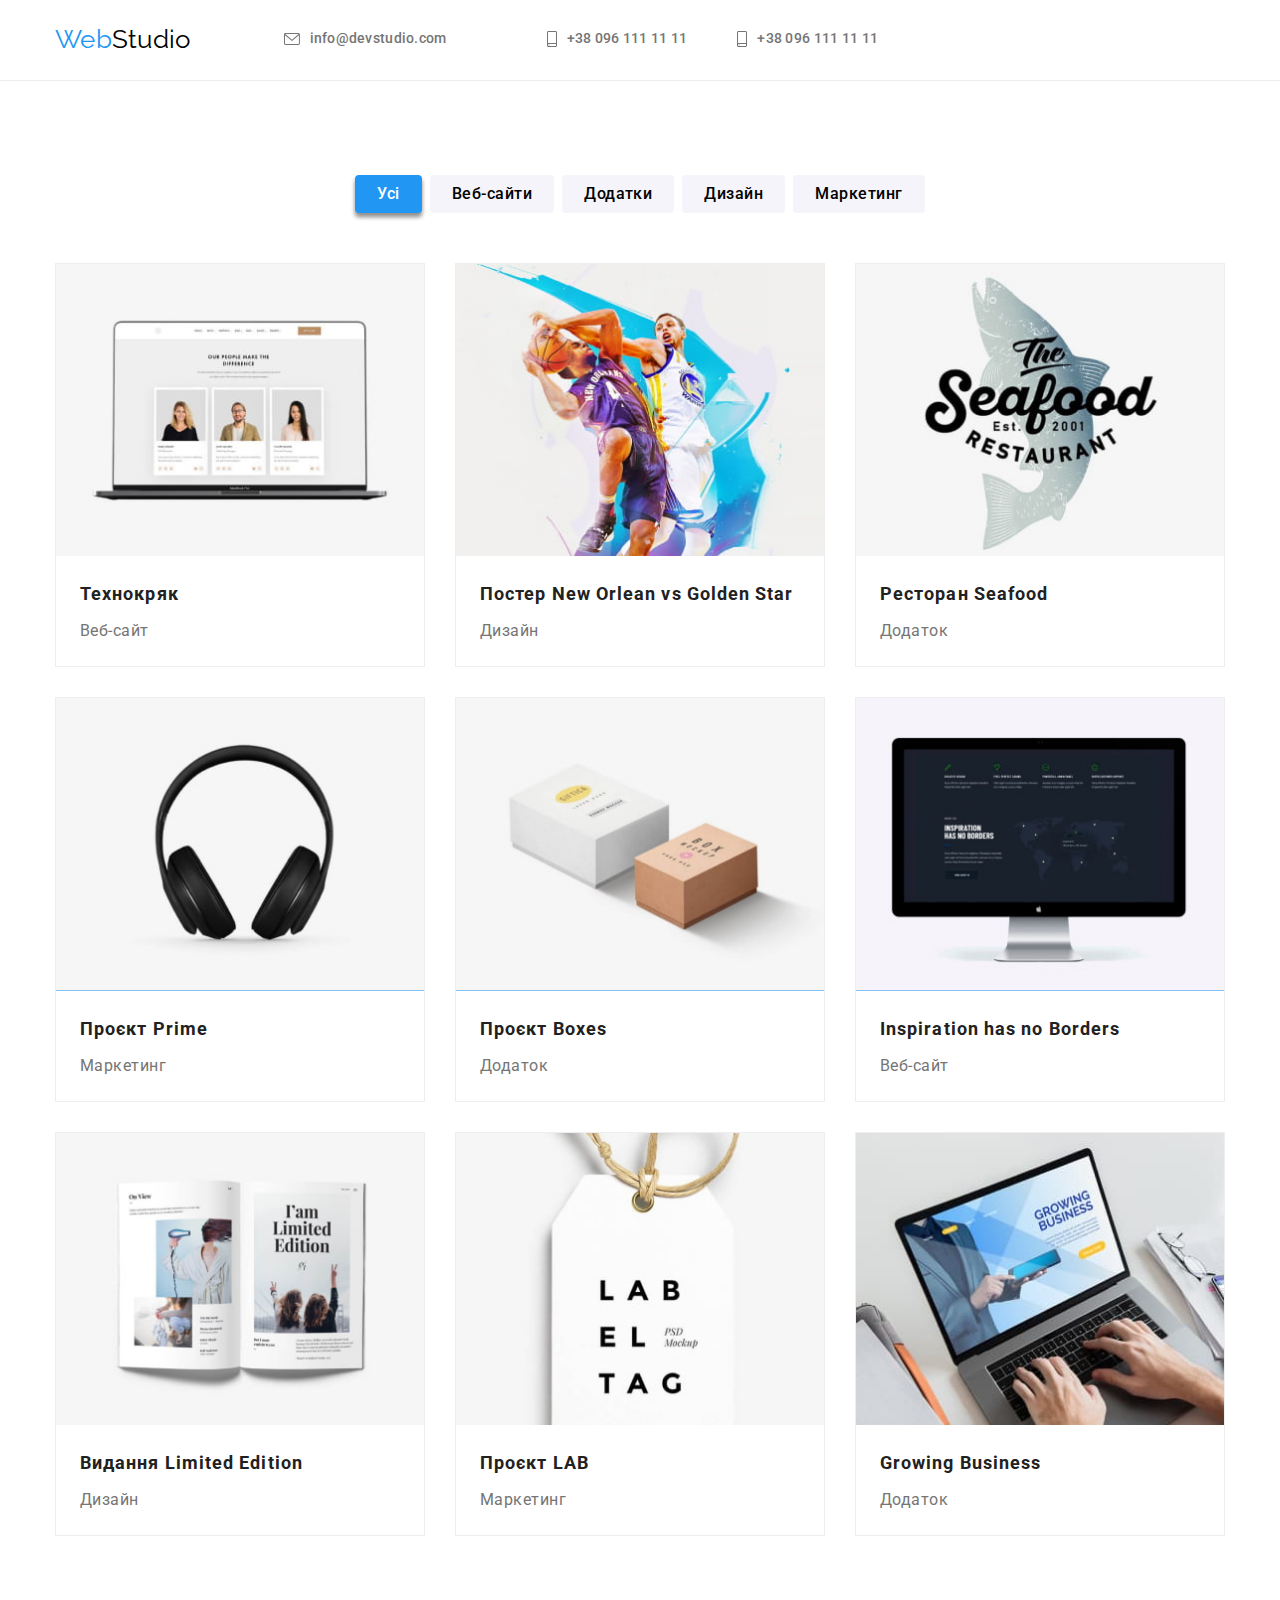
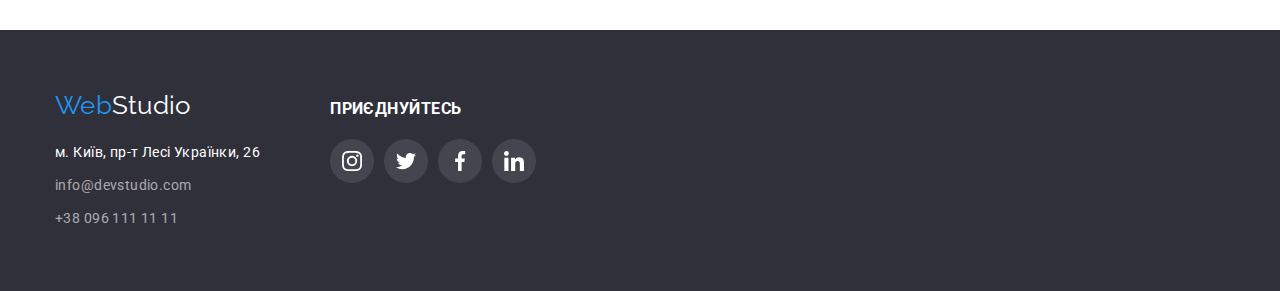
==== commit 140af246: "Update portfolio" ====
--- a/portfolio.html
+++ b/portfolio.html
@@ -25,30 +25,32 @@
             ><span class="logo-first">Web</span>Studio</a
           >
           <ul class="site-nav">
-            <li class="site-nav-link">
-              <a class="nav-link" href="./index.html">Студія</a>
-            </li>
-            <li class="site-nav-link">
-              <a class="nav-link current" href="./portfolio.html">Портфоліо</a>
-            </li>
-            <li class="site-nav-link">
-              <a class="nav-link" href="#contacts">Контакти</a>
-            </li>
-          </ul>
-        </nav>
-        <ul class="list contacts-container">
-          <li>
+             <li class="auth-nav">
             <a class="contacts contact-mail" href="mailto:info@devstudio.com">
               <svg
                 lang="en"
                 aria-label="icon envelope"
-                class="contacts-list-icon contacts"
+                class="contacts-list-icon"
                 width="16px"
                 height="12px"
               >
                 <use href="./images/sprite.svg#icon-envelope"></use>
               </svg>
               info@devstudio.com</a
+            >
+          </li>
+          <li class="auth-nav">
+            <a class="contacts contact-phone" href="tel:+380961111111">
+              <svg
+                lang="en"
+                aria-label="icon smartphone"
+                class="contacts-list-icon"
+                width="10px"
+                height="16px"
+              >
+                <use href="./images/sprite.svg#icon-smartphone"></use>
+              </svg>
+              +38 096 111 11 11</a
             >
           </li>
           <li>
--- a/css/styles.css
+++ b/css/styles.css
@@ -11,7 +11,7 @@
   --icon-color: #afb1b8;
   --main-font-family: "Roboto", sans-serif;
   --main-font-weight: 500;
-  ---and-focus-effects: 250ms cubic-bezier(0.4, 0, 0.2, 1);
+  --transition-duration: 250ms cubic-bezier(0.4, 0, 0.2, 1);
 }
 
 h1,
@@ -122,20 +122,13 @@
   list-style: none;
 }
 
-.nav-link {
-  color: var(--main-color);
-}
-
-.contacts {
-  color: var(--second-color);
-}
-
 .nav-link,
 .contacts {
   text-decoration: none;
   font-weight: var(--main-font-weight);
   line-height: 1.14;
 }
+
 .nav-link:hover,
 .nav-link:focus,
 .contacts:hover,
@@ -143,7 +136,6 @@
 .address-contacts:hover,
 .address-contacts:focus {
   color: var(--third-color);
-  transition: color var(---and-focus-effects);
 }
 
 .site-nav .nav-link.current {
@@ -152,6 +144,9 @@
 
 .nav-link {
   position: relative;
+  padding-bottom: 32px;
+  color: var(--main-color);
+  transition: color var(--transition-duration);
 }
 
 .nav-link.current::after {
@@ -165,11 +160,9 @@
   background-color: var(--third-color);
   border-radius: 2px;
 }
-.nav-link {
-  padding-bottom: 32px;
-}
+
 .contacts-list-icon {
-  fill: var(--second-color);
+  fill: currentColor;
   margin-right: 10px;
 }
 
@@ -178,12 +171,17 @@
   display: flex;
   align-items: center;
   fill: currentColor;
-}
-.contacts:hover .contacts-list-icon,
-.contacts:focus .contacts-list-icon {
-  fill: var(--third-color);
-  transition: color var(---and-focus-effects);
-}
+  color: var(--second-color);
+}
+.auth-nav .contact-mail,
+.auth-nav .contact-phone {
+  transition: color var(--transition-duration);
+}
+.auth-nav .contact-phone:hover,
+.auth-nav .contact-phone:focus {
+  color: var(--third-color);
+}
+
 /*========================================= Hero ========================================= */
 .hero {
   background-color: var(--seventh-color);
@@ -234,13 +232,13 @@
   box-shadow: 0px 4px 4px rgba(0, 0, 0, 0.15);
   border-radius: 4px;
   border: none;
-}
+  transition: background-color var(--transition-duration);
+}
+
 .button:hover,
 .button:focus {
   background-color: var(--eighth-color);
-  transition: color var(---and-focus-effects);
-}
-
+}
 .visually-hidden {
   position: absolute;
   white-space: nowrap;
@@ -271,7 +269,7 @@
   position: relative;
 }
 
-.label-about {
+/* .label-about {
   position: absolute;
   top: 64%;
   left: 50%;
@@ -286,8 +284,25 @@
   letter-spacing: 0.03em;
   text-transform: uppercase;
   color: var(--fourth-color);
-}
-
+} */
+
+.label-about {
+  display: flex;
+  align-items: center;
+  justify-content: center;
+  position: absolute;
+  left: 0;
+  bottom: 0;
+  width: 100%;
+  height: 70px;
+  background: rgba(47, 48, 58, 0.8);
+  font-weight: 700;
+  line-height: 1.14;
+  text-align: center;
+  letter-spacing: 0.03em;
+  text-transform: uppercase;
+  color: var(--fourth-color);
+}
 .team {
   background-color: var(--fifth-color);
 }
@@ -372,18 +387,18 @@
   width: 44px;
   border-radius: 50%;
   background-color: var(--fourth-color);
+  transition: background-color var(--transition-duration);
   /* box-shadow: 0 4px 4px rgba(0, 0, 0, 0.25), 0 4px 4px rgba(0, 0, 0, 0.25); */
 }
 
 .social-list-link:hover,
 .social-list-link:focus {
   background-color: var(--third-color);
-  transition: background-color var(---and-focus-effects);
 }
 
 .social-list-icon {
   fill: var(--icon-color);
-  transition: fill var(---and-focus-effects);
+  transition: fill var(--transition-duration);
 }
 
 .social-list-link:hover .social-list-icon,
@@ -406,21 +421,21 @@
   border: 1px solid;
   border-color: var(--icon-color);
   border-radius: 4px;
+  transition: border-color var(--transition-duration);
 }
 .clients-link:hover,
 .clients-link:focus {
   border-color: var(--third-color);
-  transition: border-color var(---and-focus-effects);
 }
 
 .clients-logo {
   color: var(--icon-color);
   fill: currentColor;
+  transition: fill var(--transition-duration);
 }
 .clients-link:hover .clients-logo,
 .clients-link:focus .clients-logo {
   fill: var(--third-color);
-  transition: fill var(---and-focus-effects);
 }
 
 /* .social-list-link:hover .social-list-icon,
@@ -442,6 +457,7 @@
 /*========================================= Main content 2nd page ========================================= */
 
 .btn-list {
+  cursor: pointer;
   border: none;
   font-family: inherit;
   font-weight: var(--main-font-weight);
@@ -451,6 +467,8 @@
   background-color: var(--fifth-color);
   border-radius: 4px;
   padding: 6px 22px;
+  transition: color var(--transition-duration),
+    background-color var(--transition-duration);
 }
 
 .button-item {
@@ -464,17 +482,11 @@
 .btn-list:hover,
 .btn-list:focus,
 .btn-list.active {
-  cursor: pointer;
   color: var(--fourth-color);
   background-color: var(--third-color);
   box-shadow: 0 4px 4px rgba(0, 0, 0, 0.25), 0 4px 4px rgba(0, 0, 0, 0.25);
 }
 
-.btn-list:hover,
-.btn-list:focus {
-  transition: color var(---and-focus-effects),
-    background-color var(---and-focus-effects);
-}
 .portfolio-list {
   display: flex;
   flex-wrap: wrap;
@@ -504,11 +516,11 @@
 .portfolio-card {
   border: 1px solid var(--border-header);
   width: 370px;
+  transition: box-shadow var(--transition-duration);
 }
 .portfolio-card:hover {
   box-shadow: 0 4px 4px rgba(0, 0, 0, 0.25), 0 4px 4px rgba(0, 0, 0, 0.25);
   cursor: pointer;
-  transition: box-shadow var(---and-focus-effects);
 }
 .card-wrapper {
   position: relative;
@@ -528,7 +540,7 @@
   width: 100%;
   /* overflow: auto; */
   transform: translateY(100%);
-  transition: transform var(---and-focus-effects);
+  transition: transform var(--transition-duration);
 }
 .portfolio-card:hover .portfolio-overlay {
   transform: translateY(0%);
@@ -562,6 +574,7 @@
   line-height: 1.71;
   letter-spacing: 0.03em;
   color: rgba(255, 255, 255, 0.6);
+  transition: var(--transition-duration);
 }
 
 .title-join {
@@ -592,6 +605,7 @@
 }
 .social-list-icon-join {
   fill: var(--fourth-color);
+  transition: fill var(--transition-duration);
 }
 .social-list-link-footer {
   display: flex;
@@ -601,17 +615,16 @@
   width: 44px;
   border-radius: 50%;
   background-color: rgba(255, 255, 255, 0.1);
+  transition: background-color var(--transition-duration);
 }
 
 .social-list-link-footer:hover,
 .social-list-link-footer:focus {
   background-color: var(--third-color);
-  transition: background-color var(---and-focus-effects);
 }
 .social-list-link-footer:hover .social-list-icon-join,
 .social-list-link-footer:focus .social-list-icon-join {
   fill: var(--fourth-color);
-  transition: fill var(---and-focus-effects);
 }
 .backdrop {
   position: fixed;
@@ -621,8 +634,8 @@
   top: 0;
   left: 0;
   background-color: rgba(0, 0, 0, 0.2);
-  transition: opacity var(---and-focus-effects),
-    visibility var(---and-focus-effects);
+  transition: opacity var(--transition-duration),
+    visibility var(--transition-duration);
 }
 .backdrop.is-hidden {
   visibility: hidden;
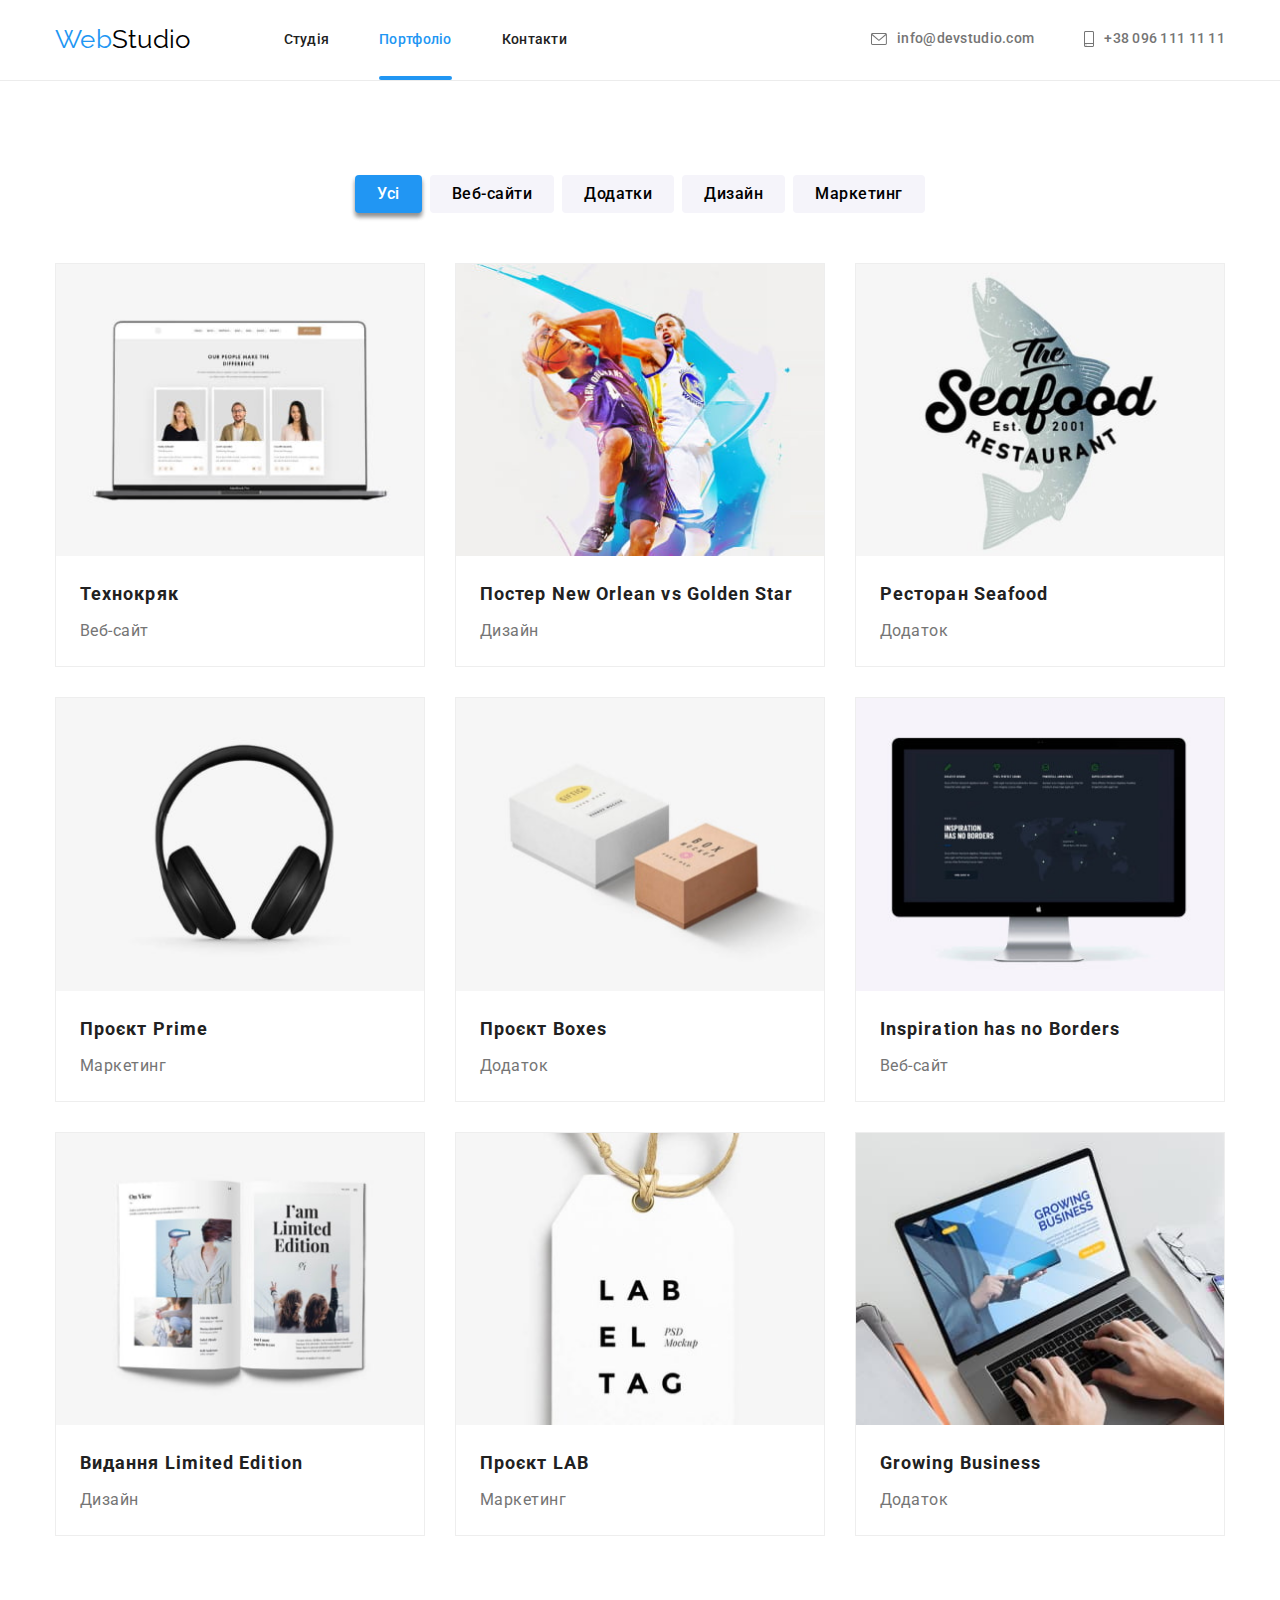
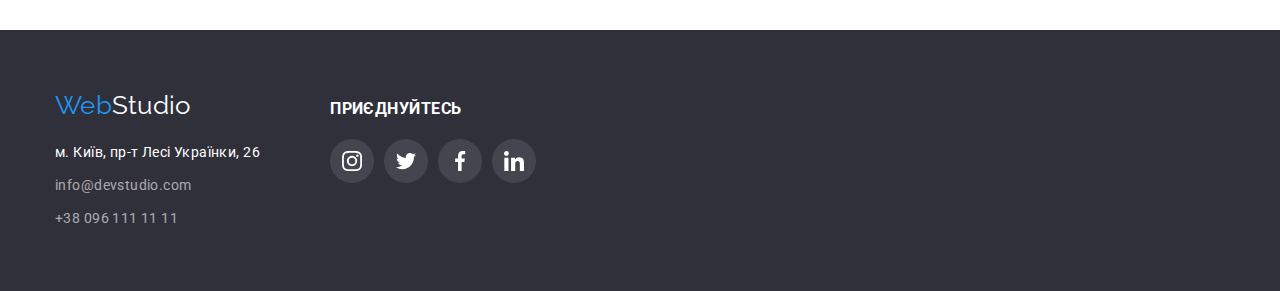
==== commit b9edcfab: "fixed portfolio navigation" ====
--- a/portfolio.html
+++ b/portfolio.html
@@ -25,7 +25,19 @@
             ><span class="logo-first">Web</span>Studio</a
           >
           <ul class="site-nav">
-             <li class="auth-nav">
+            <li class="site-nav-link">
+              <a class="nav-link" href="./index.html">Студія</a>
+            </li>
+            <li class="site-nav-link">
+              <a class="nav-link current" href="./portfolio.html">Портфоліо</a>
+            </li>
+            <li class="site-nav-link">
+              <a class="nav-link" href="#contacts">Контакти</a>
+            </li>
+          </ul>
+        </nav>
+        <ul class="list contacts-container">
+          <li class="auth-nav">
             <a class="contacts contact-mail" href="mailto:info@devstudio.com">
               <svg
                 lang="en"
@@ -53,20 +65,6 @@
               +38 096 111 11 11</a
             >
           </li>
-          <li>
-            <a class="contacts contact-phone" href="tel:+380961111111">
-              <svg
-                lang="en"
-                aria-label="icon smartphone"
-                class="contacts-list-icon contacts"
-                width="10px"
-                height="16px"
-              >
-                <use href="./images/sprite.svg#icon-smartphone"></use>
-              </svg>
-              +38 096 111 11 11</a
-            >
-          </li>
         </ul>
       </div>
     </header>
--- a/css/styles.css
+++ b/css/styles.css
@@ -468,7 +468,8 @@
   border-radius: 4px;
   padding: 6px 22px;
   transition: color var(--transition-duration),
-    background-color var(--transition-duration);
+    background-color var(--transition-duration),
+    box-shadow var(--transition-duration);
 }
 
 .button-item {
@@ -514,13 +515,13 @@
 }
 
 .portfolio-card {
+  cursor: pointer;
   border: 1px solid var(--border-header);
   width: 370px;
   transition: box-shadow var(--transition-duration);
 }
 .portfolio-card:hover {
   box-shadow: 0 4px 4px rgba(0, 0, 0, 0.25), 0 4px 4px rgba(0, 0, 0, 0.25);
-  cursor: pointer;
 }
 .card-wrapper {
   position: relative;
@@ -536,7 +537,7 @@
   line-height: 1.56;
   letter-spacing: 0.03em;
   padding: 63px 24px;
-  height: 100%;
+  height: 101%;
   width: 100%;
   /* overflow: auto; */
   transform: translateY(100%);
